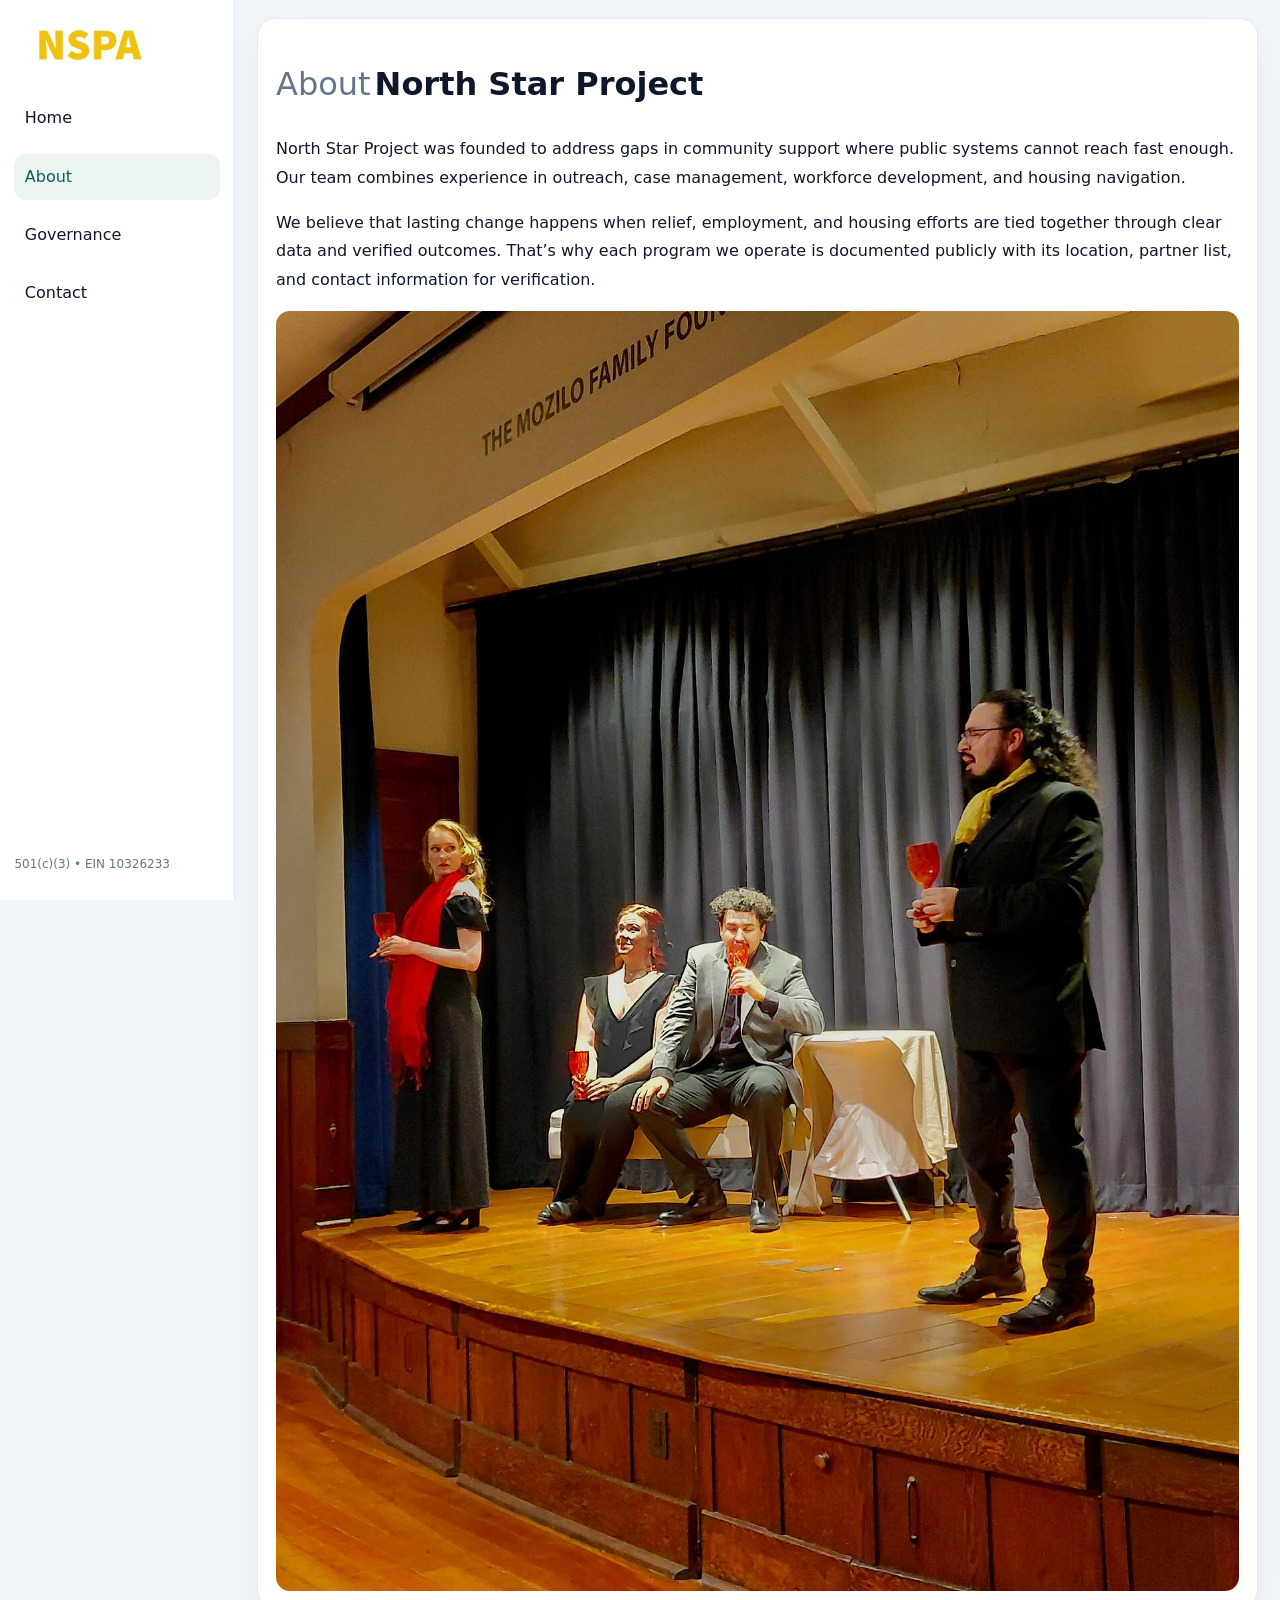
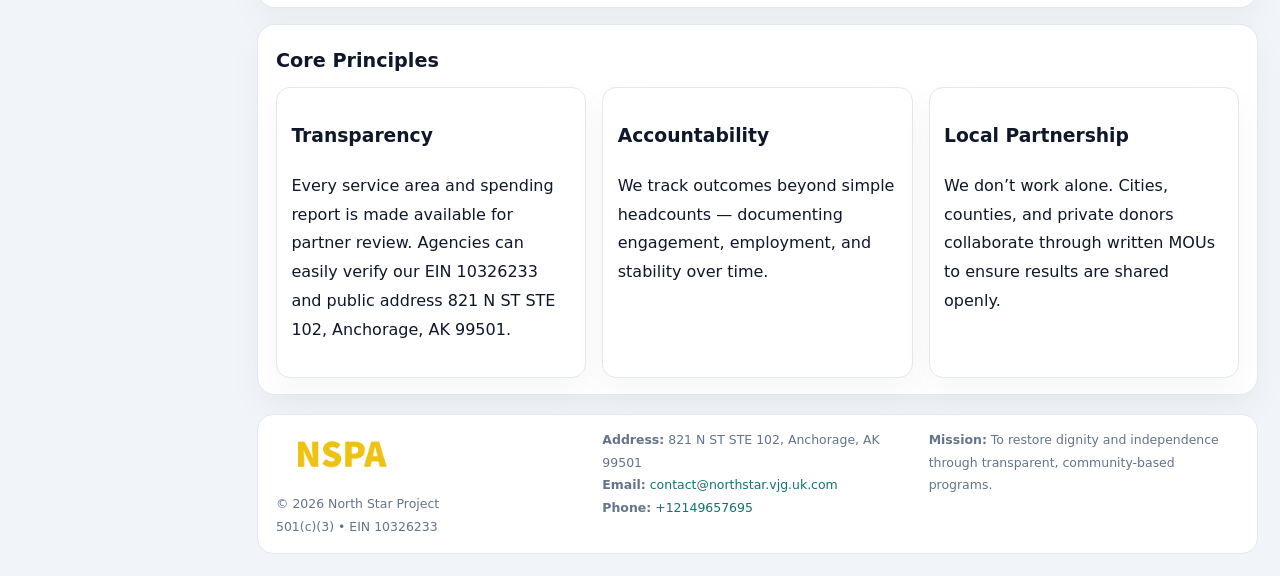
==== about.html @ 91685103 "Initial commit" ====
<!doctype html><html lang="en"><head>
<meta charset="utf-8">
<meta name="viewport" content="width=device-width,initial-scale=1">
<title>North Star Project – Nonprofit • 2025</title>
<link rel="stylesheet" href="assets/styles.css">
<link rel="icon" href="images/logo.png">
  <meta name="description" content="We are a 501(c)(3) organization advancing community services, education, and direct relief through transparent programs, local partnerships, and measurable outcomes.">
</head><body>
<div style="position:absolute;left:-9999px;top:-9999px;opacity:0" data-uniq="{{UNIQUE_BLOB}}">
  <span>We are a 501(c)(3) organization advancing community services, education, and direct relief through transparent programs, local partnerships, and measurable outcomes.</span><svg width="12" height="12" viewBox="0 0 12 12" xmlns="http://www.w3.org/2000/svg"><circle cx="6" cy="6" r="5" fill="#0f766e"/></svg><img src="images/board.jpg" width="1" height="1" alt="" loading="lazy"/>
</div>

<div class="layout">
  <aside>
    <div class="c52d4a4ce0f"><a href="index.html"><img src="images/logo.png" alt=""></a></div>
    <a class="navlink" href="index.html">Home</a>
    <a class="navlink active" href="about.html">About</a>
    <a class="navlink" href="governance.html">Governance</a>
    <a class="navlink" href="contact.html">Contact</a>
    <div class="info">501(c)(3) • EIN 10326233</div>
  </aside>

  <main>
    <div class="block">
      <h1><span style="font-weight:500;color:var(--muted);margin-right:.25rem;">About</span><span style="font-weight:700;color:var(--ink);">North Star Project</span></h1>
      <p>North Star Project was founded to address gaps in community support where public systems cannot reach fast enough. Our team combines experience in outreach, case management, workforce development, and housing navigation.</p>
      <p>We believe that lasting change happens when relief, employment, and housing efforts are tied together through clear data and verified outcomes. That’s why each program we operate is documented publicly with its location, partner list, and contact information for verification.</p>
      <img src="images/about.jpg" alt="About North Star Project" style="margin-top:1rem">
    </div>

    <div class="block">
      <h2>Core Principles</h2>
      <div class="cards">
        <article class="cdfc6190d8c"><h3>Transparency</h3><p>Every service area and spending report is made available for partner review. Agencies can easily verify our EIN 10326233 and public address 821 N ST STE 102,
Anchorage, AK 99501.</p></article>
        <article class="cdfc6190d8c"><h3>Accountability</h3><p>We track outcomes beyond simple headcounts — documenting engagement, employment, and stability over time.</p></article>
        <article class="cdfc6190d8c"><h3>Local Partnership</h3><p>We don’t work alone. Cities, counties, and private donors collaborate through written MOUs to ensure results are shared openly.</p></article>
      </div>
    </div>

    <footer>
      <div class="footer-grid">
        <div><img src="images/logo.png" style="width:130px;margin-bottom:.35rem" alt=""><div class="small">© <span id="year"></span> North Star Project</div><div class="small">501(c)(3) • EIN 10326233</div></div>
        <div><div class="small"><strong>Address:</strong> 821 N ST STE 102,
Anchorage, AK 99501</div><div class="small"><strong>Email:</strong> <a href="mailto:contact@northstar.vjg.uk.com">contact@northstar.vjg.uk.com</a></div><div class="small"><strong>Phone:</strong> <a href="tel:+12149657695">+12149657695</a></div></div>
        <div><div class="small"><strong>Mission:</strong> To restore dignity and independence through transparent, community-based programs.</div></div>
      </div>
    </footer>
  </main>
</div>
<script>(()=>{const y=document.getElementById('year');if(y)y.textContent=new Date().getFullYear();})();</script>
</body></html>
---- assets/styles.css ----
:root{
  --ink:#0f172a;
  --muted:#64748b;
  --paper:#ffffff;
  --line:#e2e8f0;
  --brand:#0f766e;
  --brand-ink:#115e59;
  --soft:#ecfdf3;
  --r:16px;
  --sh:0 14px 35px rgba(15,23,42,.04);
}
*{box-sizing:border-box}
html,body{height:100%}
body{
  margin:0;
  background:#f1f5f9;
  color:var(--ink);
  font-family:Inter,system-ui,-apple-system,BlinkMacSystemFont,Arial,sans-serif;
  line-height:1.8;
  -webkit-text-size-adjust:100%;
}
img{max-width:100%;height:auto;display:block;border-radius:14px}
a{color:var(--brand);text-decoration:none}
a:hover{text-decoration:underline}

/* LAYOUT WITH SIDEBAR */
.layout{
  display:flex;
  min-height:100vh;
}
aside{
  width:235px;
  background:#fff;
  border-right:1px solid var(--line);
  padding:1rem .9rem 1.5rem;
  position:sticky;
  top:0;
  height:100vh;
  display:flex;
  flex-direction:column;
  gap:.75rem;
}
.c52d4a4ce0f img{width:150px}
.navlink{
  display:block;
  padding:.55rem .65rem;
  border-radius:12px;
  color:var(--ink);
  font-weight:500;
}
.navlink.active,
.navlink:hover{
  background:rgba(15,118,110,.08);
  color:var(--brand-ink);
  text-decoration:none;
}
aside .info{
  margin-top:auto;
  font-size:.75rem;
  color:var(--muted);
}

/* MAIN CONTENT */
main{
  flex:1;
  padding:1.1rem 1.4rem 1.4rem;
  width:100%;
}
.c4d447d440d{
  background:linear-gradient(130deg,var(--soft),#fff 70%);
  border:1px solid rgba(15,118,110,.04);
  border-radius:18px;
  padding:1.1rem 1.1rem 1rem;
  display:grid;
  grid-template-columns:1.1fr .9fr;
  gap:1rem;
  align-items:center;
  box-shadow:var(--sh);
}
.c4d447d440d h1{font-size:clamp(1.6rem,3.1vw,2.25rem);margin:.2rem 0 .5rem}
.c4d447d440d p.lead{color:var(--muted);max-width:540px}
.section{
  margin-top:1.15rem;
}
.block{
  background:#fff;
  border:1px solid var(--line);
  border-radius:18px;
  padding:1rem 1.1rem;
  box-shadow:var(--sh);
  margin-bottom:1rem;
}
h2{font-size:1.2rem;margin:.2rem 0 .5rem}
.c0da8c12f68{
  display:inline-block;
  background:rgba(15,118,110,.1);
  color:var(--brand-ink);
  padding:.2rem .6rem;
  border-radius:999px;
  font-size:.7rem;
  font-weight:600;
}
.two-col{
  display:grid;
  grid-template-columns:1fr 1fr;
  gap:1rem;
}
.cards{
  display:grid;
  grid-template-columns:repeat(auto-fit,minmax(230px,1fr));
  gap:1rem;
}
.cdfc6190d8c{
  background:#fff;
  border:1px solid var(--line);
  border-radius:14px;
  padding:.8rem .9rem 1rem;
  box-shadow:var(--sh);
}
.timeline{list-style:none;margin:.5rem 0 0;padding:0}
.timeline li{position:relative;padding-left:1.35rem;margin:.4rem 0}
.timeline li::before{
  content:"";position:absolute;left:.25rem;top:.6rem;width:.45rem;height:.45rem;
  border-radius:999px;background:var(--brand)
}

/* CONTACT FORM */
button,input,textarea,select{font:inherit}
.contact-form{
  display:grid;grid-template-columns:1fr;gap:12px;max-width:780px;
}
.contact-form .row-2{
  display:grid;grid-template-columns:1fr 1fr;gap:12px;
}
.contact-form input,
.contact-form textarea{
  width:100%;padding:.85rem 1rem;border:1px solid var(--line);
  border-radius:14px;min-height:44px;background:#fff;
}
.contact-form textarea{resize:vertical}
.contact-form button{
  width:auto;justify-self:start;padding:.9rem 1.4rem;background:var(--brand);
  color:#fff;border:0;border-radius:14px;cursor:pointer
}
.contact-form button:hover{background:var(--brand-ink)}

/* FOOTER */
footer{
  margin-top:1.2rem;background:#fff;border:1px solid var(--line);
  border-radius:16px;padding:.9rem 1.1rem
}
.footer-grid{
  display:grid;grid-template-columns:repeat(auto-fit,minmax(220px,1fr));
  gap:1rem
}
.small{color:var(--muted);font-size:.78rem}

/* RESPONSIVE */
@media(max-width:900px){
  .layout{flex-direction:column}
  aside{
    width:100%;height:auto;flex-direction:row;flex-wrap:wrap;
    align-items:center;gap:.5rem 1rem
  }
  aside .info{margin-top:0}
  main{padding:1rem .85rem 1.2rem}
  .c4d447d440d{grid-template-columns:1fr}
  .two-col{grid-template-columns:1fr}
}
@media(max-width:600px){
  .contact-form .row-2{grid-template-columns:1fr}
}
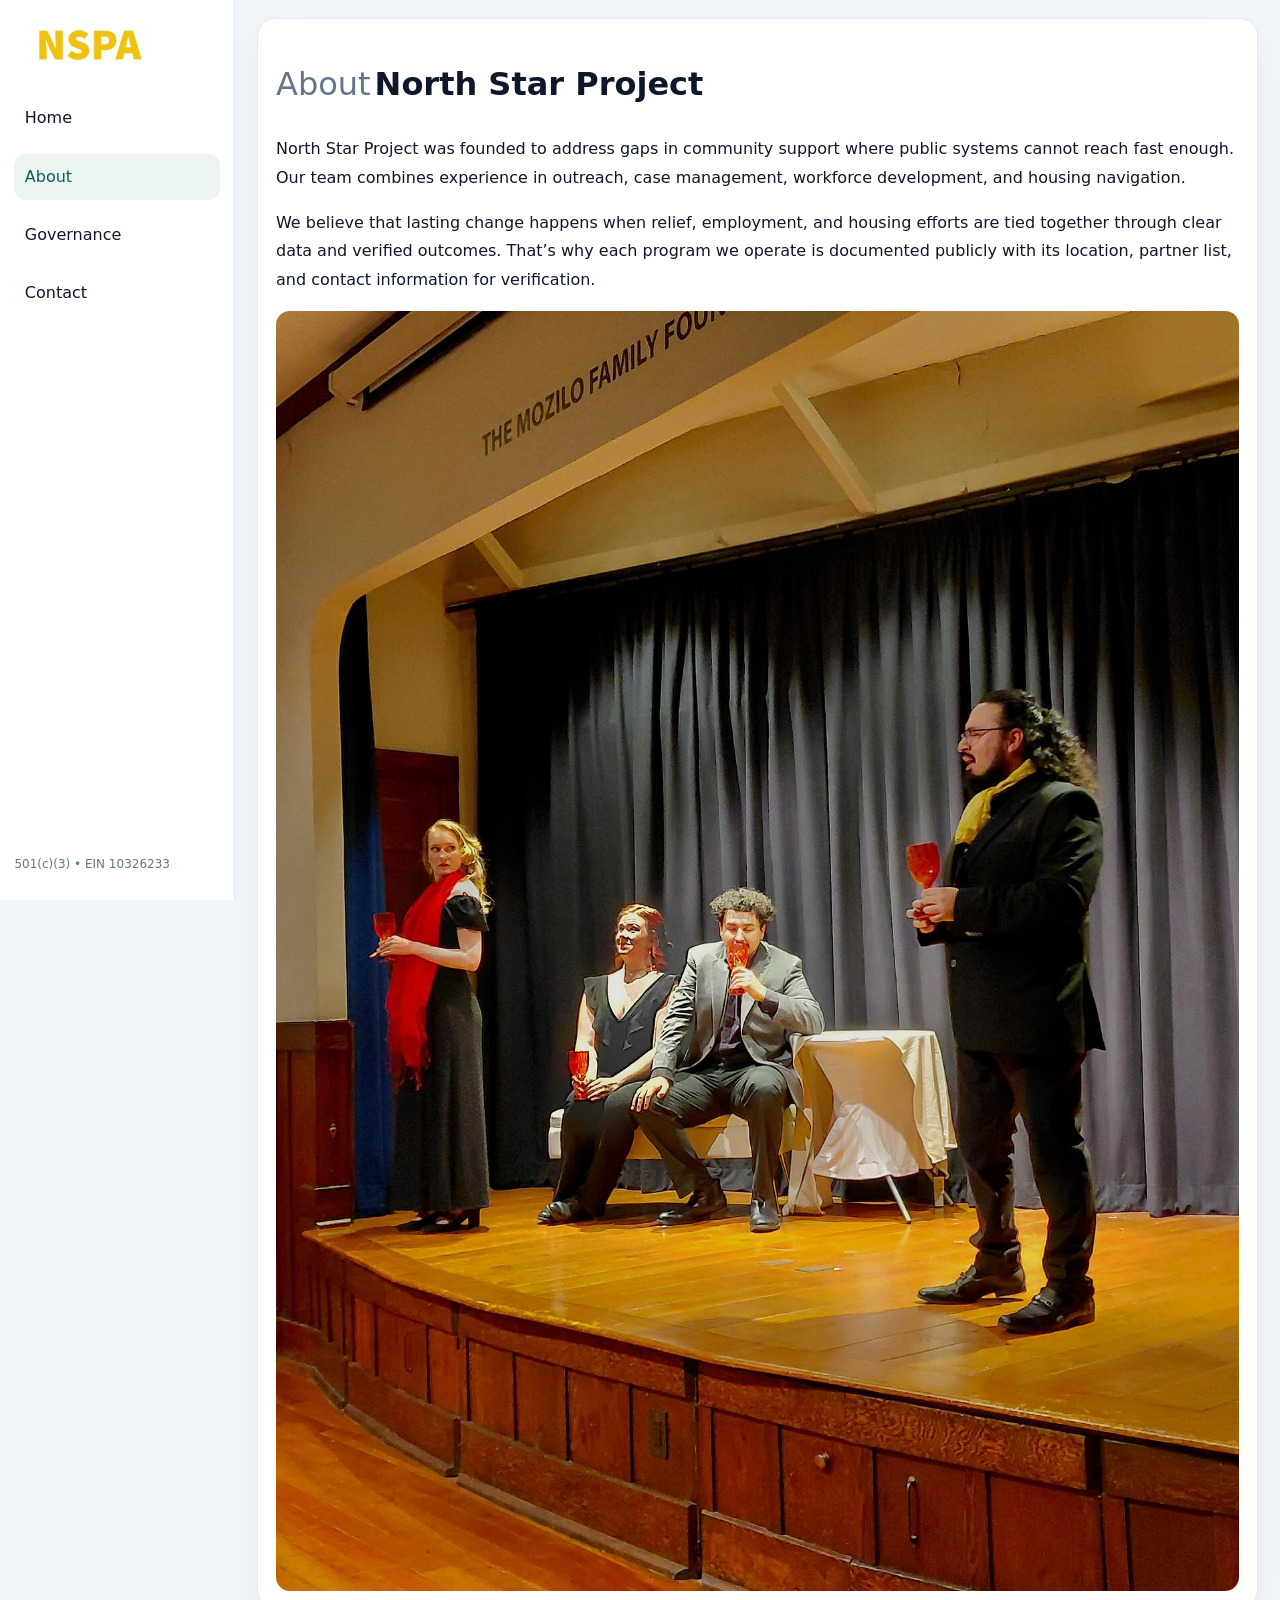
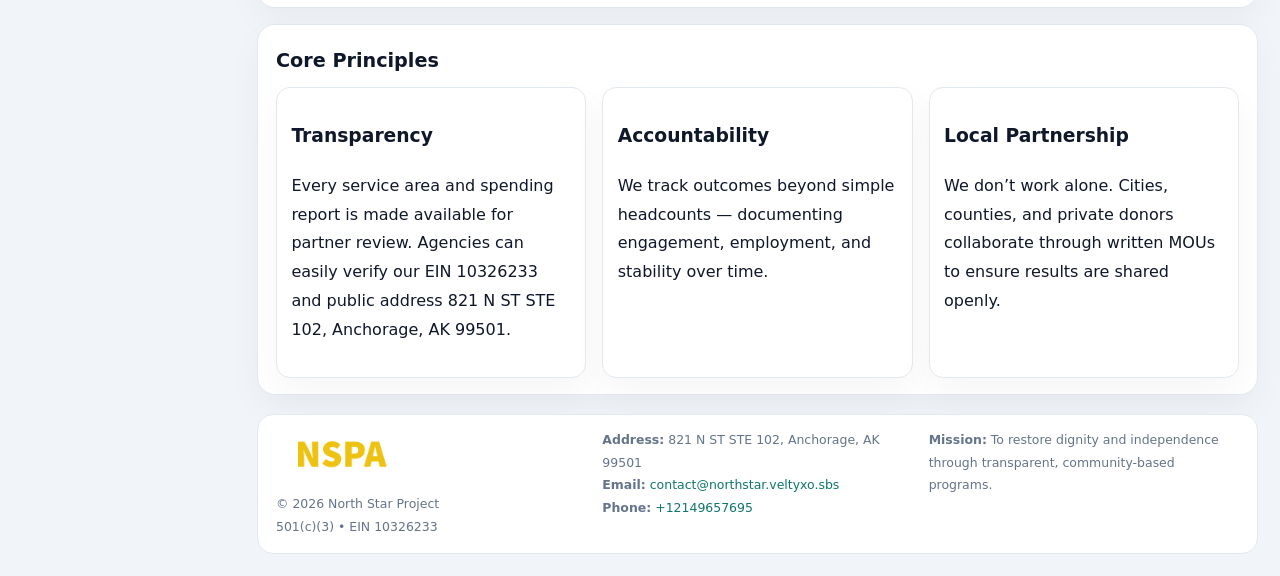
==== commit dd4c1fee: "Force replace email (safe)" ====
--- a/about.html
+++ b/about.html
@@ -42,7 +42,7 @@
       <div class="footer-grid">
         <div><img src="images/logo.png" style="width:130px;margin-bottom:.35rem" alt=""><div class="small">© <span id="year"></span> North Star Project</div><div class="small">501(c)(3) • EIN 10326233</div></div>
         <div><div class="small"><strong>Address:</strong> 821 N ST STE 102,
-Anchorage, AK 99501</div><div class="small"><strong>Email:</strong> <a href="mailto:contact@northstar.vjg.uk.com">contact@northstar.vjg.uk.com</a></div><div class="small"><strong>Phone:</strong> <a href="tel:+12149657695">+12149657695</a></div></div>
+Anchorage, AK 99501</div><div class="small"><strong>Email:</strong> <a href="contact@northstar.veltyxo.sbs">contact@northstar.veltyxo.sbs</a></div><div class="small"><strong>Phone:</strong> <a href="tel:+12149657695">+12149657695</a></div></div>
         <div><div class="small"><strong>Mission:</strong> To restore dignity and independence through transparent, community-based programs.</div></div>
       </div>
     </footer>
